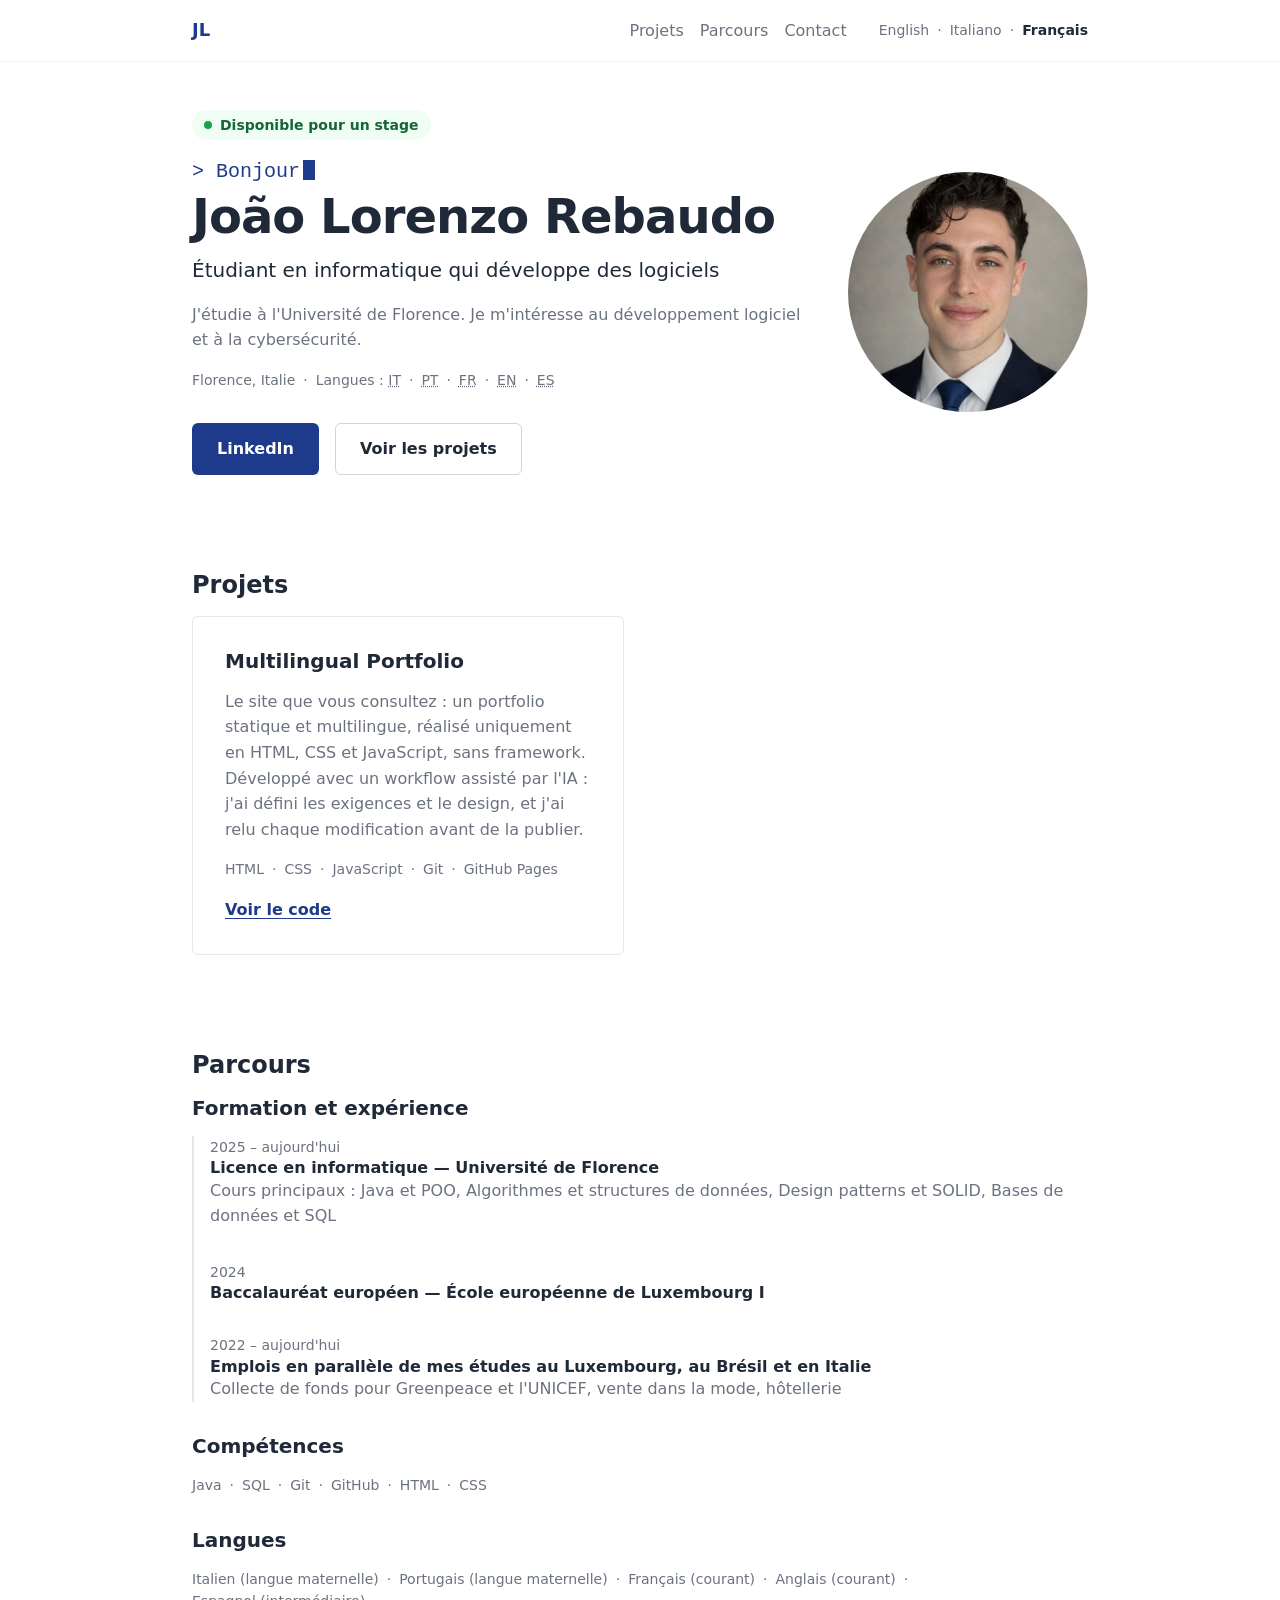
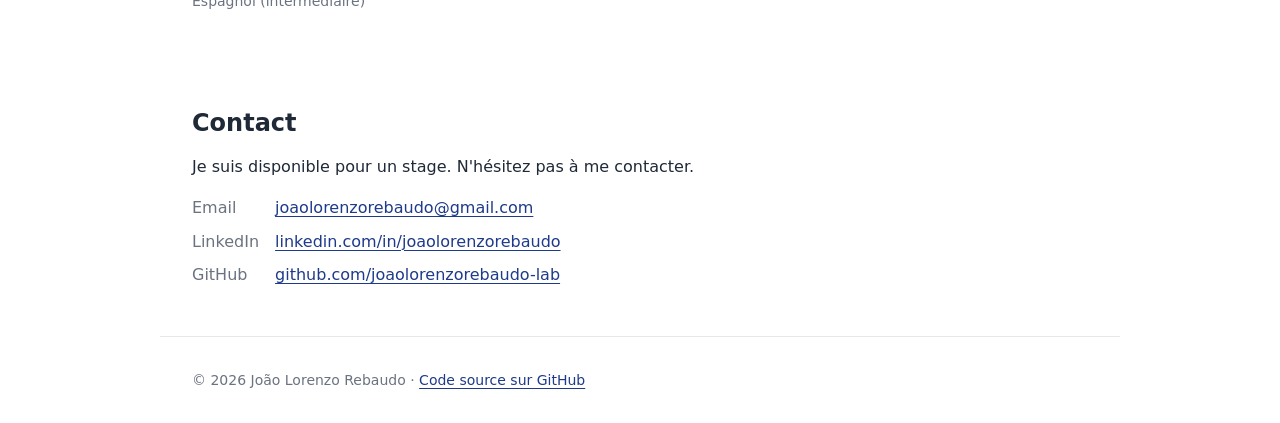
==== fr/index.html @ 57189c61 "feat: add French version" ====
<!DOCTYPE html>
<html lang="fr">
<head>
  <meta charset="utf-8">
  <meta name="viewport" content="width=device-width, initial-scale=1">
  <title>João Lorenzo Rebaudo — Étudiant en informatique</title>
  <meta name="description" content="Portfolio de João Lorenzo Rebaudo, étudiant en informatique à l'Université de Florence. Projets, parcours et contact.">
  <link rel="alternate" hreflang="en" href="https://joaolorenzorebaudo-lab.github.io/">
  <link rel="alternate" hreflang="it" href="https://joaolorenzorebaudo-lab.github.io/it/">
  <link rel="alternate" hreflang="fr" href="https://joaolorenzorebaudo-lab.github.io/fr/">
  <link rel="alternate" hreflang="x-default" href="https://joaolorenzorebaudo-lab.github.io/">
  <link rel="stylesheet" href="/css/style.css">
  <link rel="icon" href="/assets/img/favicon.svg" type="image/svg+xml">
  <link rel="apple-touch-icon" href="/assets/img/apple-touch-icon.png">
  <script src="/js/greeting.js" defer></script>
</head>
<body>
  <header>
    <div class="header-inner">
      <a class="monogram" href="#top" aria-label="JL, retour en haut">JL</a>
      <nav aria-label="Menu principal">
        <ul>
          <li><a href="#projects">Projets</a></li>
          <li><a href="#background">Parcours</a></li>
          <li><a href="#contact">Contact</a></li>
        </ul>
      </nav>
      <nav class="lang-switcher" aria-label="Langue">
        <ul>
          <li><a href="/" lang="en" hreflang="en">English</a></li>
          <li><a href="/it/" lang="it" hreflang="it">Italiano</a></li>
          <li><span aria-current="page">Français</span></li>
        </ul>
      </nav>
    </div>
  </header>

  <main>
    <section id="hero" class="hero">
      <img class="hero-photo" src="/assets/img/photo.jpg" alt="Portrait de João Lorenzo Rebaudo" width="756" height="1000">
      <div class="hero-text">
        <p class="status-badge">Disponible pour un stage</p>
        <p class="hero-greeting"><span aria-hidden="true">&gt; </span><span data-greeting>Bonjour</span><span class="hero-cursor" aria-hidden="true"></span></p>
        <h1>João Lorenzo Rebaudo</h1>
        <p class="hero-role">Étudiant en informatique qui développe des logiciels</p>
        <p class="hero-intro">J'étudie à l'Université de Florence. Je m'intéresse au développement logiciel et à la cybersécurité.</p>
        <ul class="tag-list">
          <li>Florence, Italie</li>
          <li>Langues&nbsp;:
            <ul class="hero-languages">
              <li><abbr title="Italien">IT</abbr></li>
              <li><abbr title="Portugais">PT</abbr></li>
              <li><abbr title="Français">FR</abbr></li>
              <li><abbr title="Anglais">EN</abbr></li>
              <li><abbr title="Espagnol">ES</abbr></li>
            </ul>
          </li>
        </ul>
        <div class="hero-actions">
          <a class="button" href="https://www.linkedin.com/in/joaolorenzorebaudo">LinkedIn</a>
          <a class="button button-secondary" href="#projects">Voir les projets</a>
        </div>
      </div>
    </section>

    <section id="projects">
      <h2>Projets</h2>
      <div class="project-list">
        <article class="project-card">
          <h3 lang="en">Multilingual Portfolio</h3>
          <p>Le site que vous consultez&nbsp;: un portfolio statique et multilingue, réalisé uniquement en HTML, CSS et JavaScript, sans framework. Développé avec un workflow assisté par l'IA&nbsp;: j'ai défini les exigences et le design, et j'ai relu chaque modification avant de la publier.</p>
          <ul class="tag-list">
            <li>HTML</li>
            <li>CSS</li>
            <li>JavaScript</li>
            <li>Git</li>
            <li>GitHub Pages</li>
          </ul>
          <a href="https://github.com/joaolorenzorebaudo-lab/joaolorenzorebaudo-lab.github.io" aria-label="Voir le code de Multilingual Portfolio">Voir le code</a>
        </article>
      </div>
    </section>

    <section id="background" class="background">
      <h2>Parcours</h2>

      <h3>Formation et expérience</h3>
      <ol class="timeline">
        <li>
          <p class="timeline-date"><time datetime="2025">2025</time> – aujourd'hui</p>
          <h4>Licence en informatique — Université de Florence</h4>
          <p>Cours principaux&nbsp;: Java et POO, Algorithmes et structures de données, Design patterns et SOLID, Bases de données et SQL</p>
        </li>
        <li>
          <p class="timeline-date"><time datetime="2024">2024</time></p>
          <h4>Baccalauréat européen — École européenne de Luxembourg I</h4>
        </li>
        <li>
          <p class="timeline-date"><time datetime="2022">2022</time> – aujourd'hui</p>
          <h4>Emplois en parallèle de mes études au Luxembourg, au Brésil et en Italie</h4>
          <p>Collecte de fonds pour Greenpeace et l'UNICEF, vente dans la mode, hôtellerie</p>
        </li>
      </ol>

      <h3>Compétences</h3>
      <ul class="tag-list">
        <li>Java</li>
        <li>SQL</li>
        <li>Git</li>
        <li>GitHub</li>
        <li>HTML</li>
        <li>CSS</li>
      </ul>

      <h3>Langues</h3>
      <ul class="tag-list">
        <li>Italien (langue maternelle)</li>
        <li>Portugais (langue maternelle)</li>
        <li>Français (courant)</li>
        <li>Anglais (courant)</li>
        <li>Espagnol (intermédiaire)</li>
      </ul>
    </section>

    <section id="contact" class="contact">
      <h2>Contact</h2>
      <p>Je suis disponible pour un stage. N'hésitez pas à me contacter.</p>
      <address>
        <dl class="contact-list">
          <dt>Email</dt>
          <dd><a href="mailto:joaolorenzorebaudo@gmail.com">joaolorenzorebaudo@gmail.com</a></dd>
          <dt>LinkedIn</dt>
          <dd><a href="https://www.linkedin.com/in/joaolorenzorebaudo">linkedin.com/in/joaolorenzorebaudo</a></dd>
          <dt>GitHub</dt>
          <dd><a href="https://github.com/joaolorenzorebaudo-lab">github.com/joaolorenzorebaudo-lab</a></dd>
        </dl>
      </address>
    </section>
  </main>

  <footer>
    <p>© 2026 João Lorenzo Rebaudo <span aria-hidden="true">·</span> <a href="https://github.com/joaolorenzorebaudo-lab/joaolorenzorebaudo-lab.github.io">Code source sur GitHub</a></p>
  </footer>
</body>
</html>
---- css/style.css ----
:root {
  --color-bg: #FFFFFF;
  --color-text: #1F2937;
  --color-text-muted: #6B7280;
  --color-border: #E5E7EB;
  --color-border-subtle: #F3F4F6;
  --color-border-strong: #D1D5DB;
  --color-accent: #1E3A8A;
  --color-success-text: #166534;
  --color-success-bg: #F0FDF4;
  --color-success-dot: #16A34A;

  --shadow-card: 0 4px 12px rgb(31 41 55 / 0.08);

  --font-base: system-ui, -apple-system, "Segoe UI", Roboto, sans-serif;
  --font-mono: ui-monospace, SFMono-Regular, Menlo, Consolas, monospace;

  --space-s: 0.5rem;
  --space-m: 1rem;
  --space-l: 2rem;
  --space-xl: 3rem;

  --content-width: 60rem;
}

/* Reset */
*,
*::before,
*::after {
  box-sizing: border-box;
}

body,
h1,
h2,
h3,
h4,
p,
ul,
ol,
dl,
dd,
figure {
  margin: 0;
}

img {
  display: block;
  max-width: 100%;
  height: auto;
}

/* Typography */
html {
  -webkit-text-size-adjust: 100%;
}

body {
  background-color: var(--color-bg);
  color: var(--color-text);
  font-family: var(--font-base);
  font-size: 1rem;
  line-height: 1.6;
}

h1,
h2,
h3,
h4 {
  line-height: 1.2;
}

h1 {
  font-size: 2.25rem;
  letter-spacing: -0.02em;
  text-wrap: balance;
}

h2 {
  font-size: 1.5rem;
  margin-bottom: var(--space-m);
  text-wrap: balance;
}

a {
  color: var(--color-accent);
  text-decoration-thickness: 1px;
  text-underline-offset: 0.2em;
}

a:focus-visible {
  outline: 2px solid var(--color-accent);
  outline-offset: 2px;
}

/* Layout: mobile first */
.header-inner,
main > section,
footer {
  max-width: var(--content-width);
  margin-inline: auto;
  padding-inline: var(--space-m);
}

header {
  border-bottom: 1px solid var(--color-border-subtle);
}

/* flex-end + auto margin on the monogram: when the language switcher wraps, it sits on the right */
.header-inner {
  display: flex;
  flex-wrap: wrap;
  align-items: center;
  justify-content: flex-end;
  gap: var(--space-s) var(--space-l);
  padding-block: var(--space-m);
}

header nav ul {
  display: flex;
  flex-wrap: wrap;
  gap: var(--space-m);
  padding: 0;
  list-style: none;
}

header nav a {
  color: var(--color-text-muted);
  text-decoration: none;
}

header nav a:hover,
header nav a:focus-visible {
  color: var(--color-accent);
}

.monogram {
  margin-right: auto;
  color: var(--color-accent);
  font-size: 1.125rem;
  font-weight: 700;
  text-decoration: none;
}

.lang-switcher {
  font-size: 0.875rem;
}

.lang-switcher ul {
  gap: 0;
}

.lang-switcher li:not(:last-child)::after {
  content: "·";
  content: "·" / "";
  margin-inline: var(--space-s);
  color: var(--color-text-muted);
}

.lang-switcher [aria-current] {
  color: var(--color-text);
  font-weight: 600;
}

main > section {
  padding-block: var(--space-l);
}

footer {
  padding-block: var(--space-l);
  border-top: 1px solid var(--color-border);
  color: var(--color-text-muted);
  font-size: 0.875rem;
}

/* Wider screens (768px and up) */
@media (min-width: 48rem) {
  .header-inner,
  main > section,
  footer {
    padding-inline: var(--space-l);
  }

  main > section {
    padding-block: var(--space-xl);
  }

  h1 {
    font-size: 3rem;
  }
}

/* Hero */
.hero {
  display: flex;
  flex-direction: column;
  gap: var(--space-l);
}

.hero-photo {
  width: 10rem;
  height: 10rem;
  object-fit: cover;
  border-radius: 50%;
  flex-shrink: 0;
}

.status-badge {
  display: flex;
  align-items: center;
  gap: var(--space-s);
  width: fit-content;
  margin-bottom: var(--space-m);
  padding: 0.25rem 0.75rem;
  border-radius: 999px;
  background-color: var(--color-success-bg);
  color: var(--color-success-text);
  font-size: 0.875rem;
  font-weight: 600;
}

.status-badge::before {
  content: "";
  width: 0.5rem;
  height: 0.5rem;
  border-radius: 50%;
  background-color: var(--color-success-dot);
}

.hero-greeting {
  font-family: var(--font-mono);
  font-size: 1.25rem;
  color: var(--color-accent);
}

.hero-cursor {
  display: inline-block;
  width: 0.6em;
  height: 1em;
  margin-left: 0.15em;
  vertical-align: -0.15em;
  background-color: var(--color-accent);
}

[data-greeting] {
  transition: opacity 0.3s ease;
}

[data-greeting].is-hidden {
  opacity: 0;
}

.hero-role {
  margin-top: var(--space-s);
  font-size: 1.25rem;
  font-weight: 400;
  text-wrap: balance;
}

.hero-intro {
  max-width: 40rem;
  margin-top: var(--space-m);
  color: var(--color-text-muted);
}

.tag-list {
  display: flex;
  flex-wrap: wrap;
  padding: 0;
  list-style: none;
  color: var(--color-text-muted);
  font-size: 0.875rem;
}

.tag-list li:not(:last-child)::after {
  content: "·";
  content: "·" / "";
  margin-inline: var(--space-s);
}

.hero .tag-list {
  margin-top: var(--space-m);
}

.hero-languages {
  display: inline-flex;
  flex-wrap: wrap;
  padding: 0;
  list-style: none;
}

.button {
  display: inline-block;
  padding: 0.75rem 1.5rem;
  border: 1px solid transparent;
  border-radius: 0.375rem;
  background-color: var(--color-accent);
  color: var(--color-bg);
  font-weight: 600;
  text-decoration: none;
}

.button:hover {
  text-decoration: underline;
}

.hero-actions {
  display: flex;
  flex-wrap: wrap;
  gap: var(--space-m);
  margin-top: var(--space-l);
}

.button-secondary {
  border-color: var(--color-border-strong);
  background-color: var(--color-bg);
  color: var(--color-text);
}

@media (min-width: 48rem) {
  .hero {
    flex-direction: row-reverse;
    align-items: center;
    justify-content: space-between;
  }

  .hero-photo {
    width: 15rem;
    height: 15rem;
  }
}

/* Projects */
.project-list {
  display: grid;
  grid-template-columns: repeat(auto-fill, minmax(min(100%, 18rem), 1fr));
  gap: var(--space-l);
}

.project-card {
  display: flex;
  flex-direction: column;
  gap: var(--space-m);
  padding: var(--space-l);
  border: 1px solid var(--color-border);
  border-radius: 0.375rem;
}

.project-card h3 {
  font-size: 1.25rem;
}

.project-card p {
  color: var(--color-text-muted);
}

.project-card a {
  margin-top: auto;
  font-weight: 600;
}

@media (hover: hover) {
  .project-card:hover {
    border-color: var(--color-border-strong);
    box-shadow: var(--shadow-card);
  }
}

/* Background */
.background > h3 {
  margin-top: var(--space-l);
  margin-bottom: var(--space-m);
  font-size: 1.25rem;
}

.background > h2 + h3 {
  margin-top: 0;
}

.timeline {
  padding-left: var(--space-m);
  border-left: 2px solid var(--color-border);
  list-style: none;
}

.timeline li + li {
  margin-top: var(--space-l);
}

.timeline h4 {
  font-size: 1rem;
}

.timeline p {
  color: var(--color-text-muted);
}

.timeline-date {
  font-size: 0.875rem;
}

/* Contact */
.contact address {
  margin-top: var(--space-m);
  font-style: normal;
}

.contact-list {
  display: grid;
  grid-template-columns: auto 1fr;
  gap: var(--space-s) var(--space-m);
}

.contact-list dt {
  color: var(--color-text-muted);
}

.contact-list dd {
  overflow-wrap: anywhere;
}
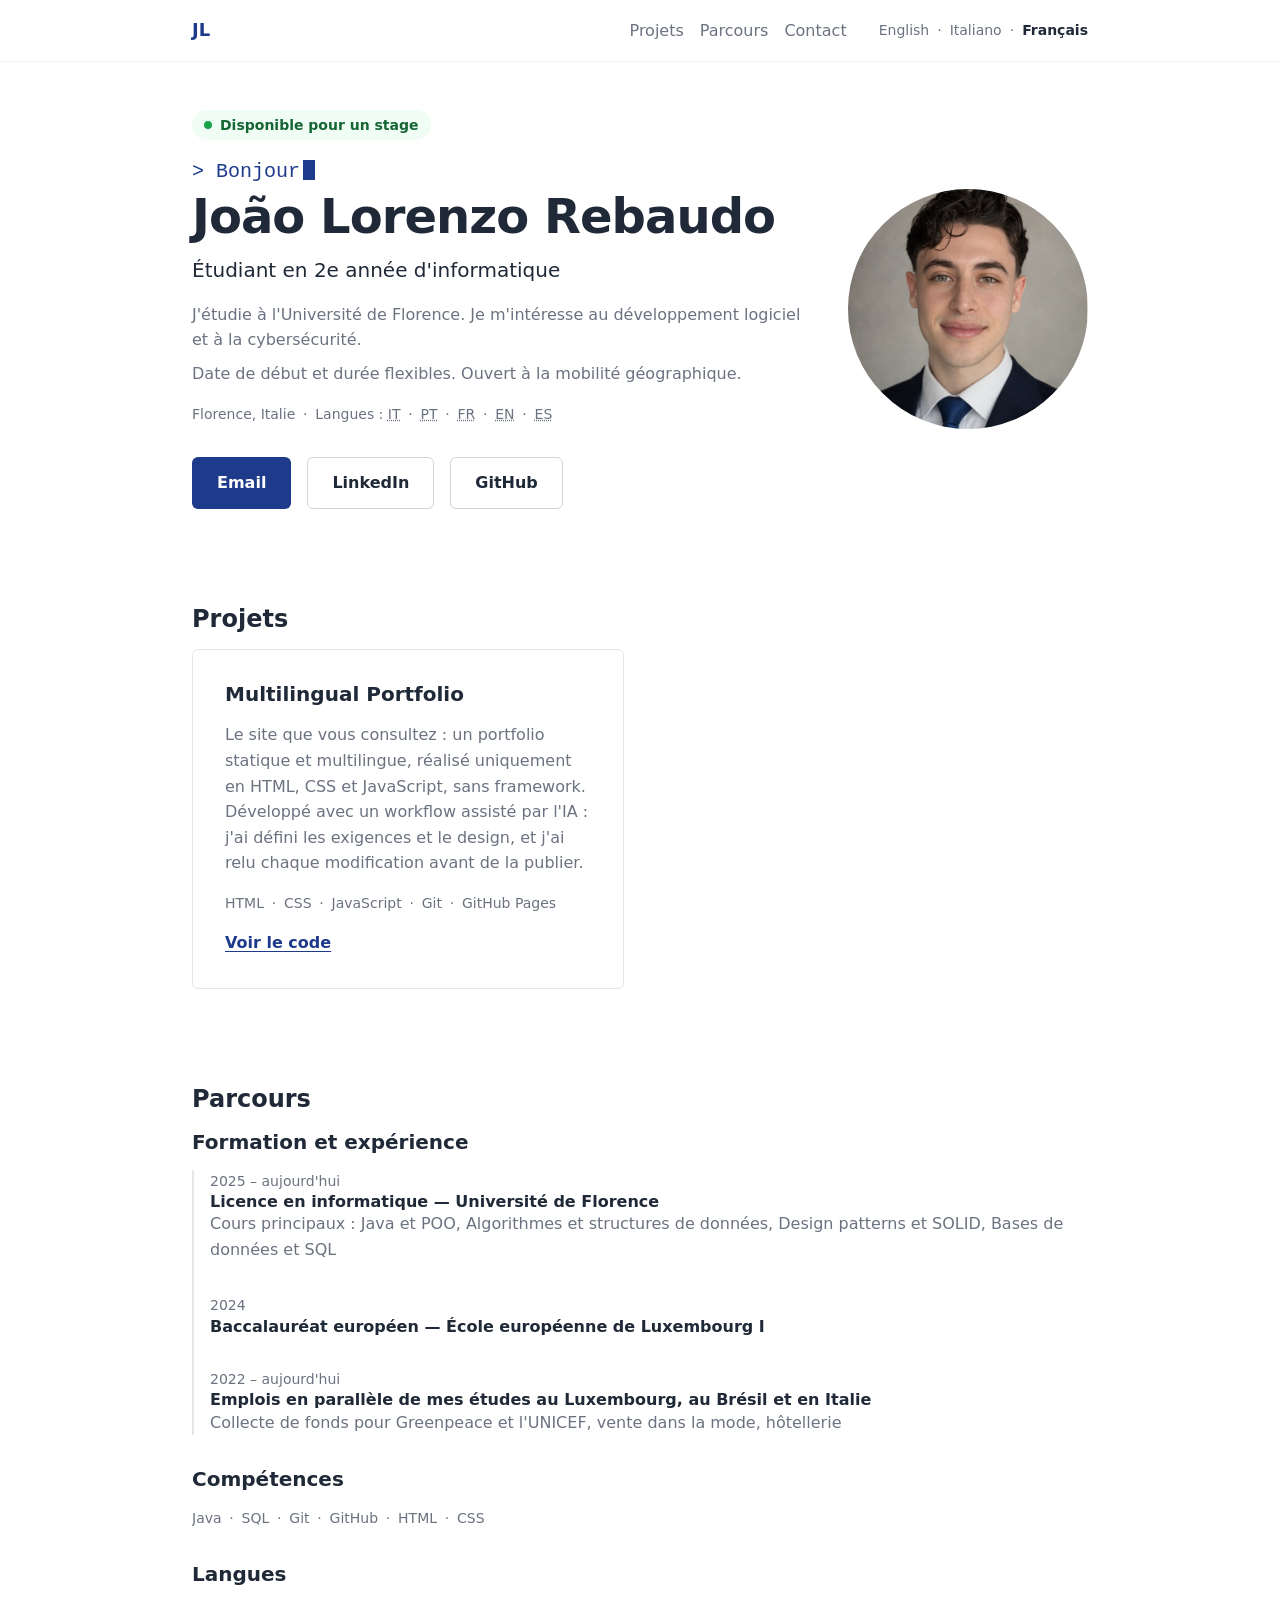
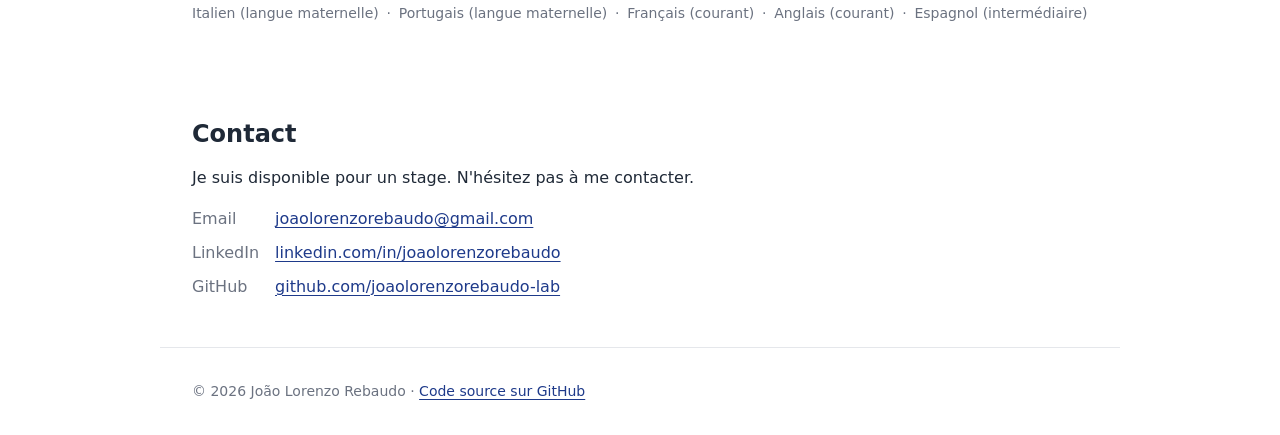
==== commit 0448857c: "feat: show study year, availability and contact links in hero" ====
--- a/fr/index.html
+++ b/fr/index.html
@@ -42,8 +42,9 @@
         <p class="status-badge">Disponible pour un stage</p>
         <p class="hero-greeting"><span aria-hidden="true">&gt; </span><span data-greeting>Bonjour</span><span class="hero-cursor" aria-hidden="true"></span></p>
         <h1>João Lorenzo Rebaudo</h1>
-        <p class="hero-role">Étudiant en informatique qui développe des logiciels</p>
+        <p class="hero-role">Étudiant en 2e année d'informatique</p>
         <p class="hero-intro">J'étudie à l'Université de Florence. Je m'intéresse au développement logiciel et à la cybersécurité.</p>
+        <p class="hero-availability">Date de début et durée flexibles. Ouvert à la mobilité géographique.</p>
         <ul class="tag-list">
           <li>Florence, Italie</li>
           <li>Langues&nbsp;:
@@ -57,8 +58,9 @@
           </li>
         </ul>
         <div class="hero-actions">
-          <a class="button" href="https://www.linkedin.com/in/joaolorenzorebaudo">LinkedIn</a>
-          <a class="button button-secondary" href="#projects">Voir les projets</a>
+          <a class="button" href="mailto:joaolorenzorebaudo@gmail.com">Email</a>
+          <a class="button button-secondary" href="https://www.linkedin.com/in/joaolorenzorebaudo">LinkedIn</a>
+          <a class="button button-secondary" href="https://github.com/joaolorenzorebaudo-lab">GitHub</a>
         </div>
       </div>
     </section>
--- a/css/style.css
+++ b/css/style.css
@@ -257,25 +257,38 @@
   text-wrap: balance;
 }
 
-.hero-intro {
+.hero-intro,
+.hero-availability {
   max-width: 40rem;
   margin-top: var(--space-m);
   color: var(--color-text-muted);
 }
 
+.hero-availability {
+  margin-top: var(--space-s);
+}
+
+/* Each separator sits before its item, so it wraps with it; the one that
+   starts a line falls into the clipped strip on the left */
 .tag-list {
+  --separator-width: 1.25rem;
   display: flex;
   flex-wrap: wrap;
+  margin-left: calc(-1 * var(--separator-width));
   padding: 0;
   list-style: none;
   color: var(--color-text-muted);
   font-size: 0.875rem;
-}
-
-.tag-list li:not(:last-child)::after {
+  clip-path: inset(0 0 0 var(--separator-width));
+}
+
+.tag-list > li::before,
+.hero-languages li + li::before {
   content: "·";
   content: "·" / "";
-  margin-inline: var(--space-s);
+  display: inline-block;
+  width: var(--separator-width);
+  text-align: center;
 }
 
 .hero .tag-list {
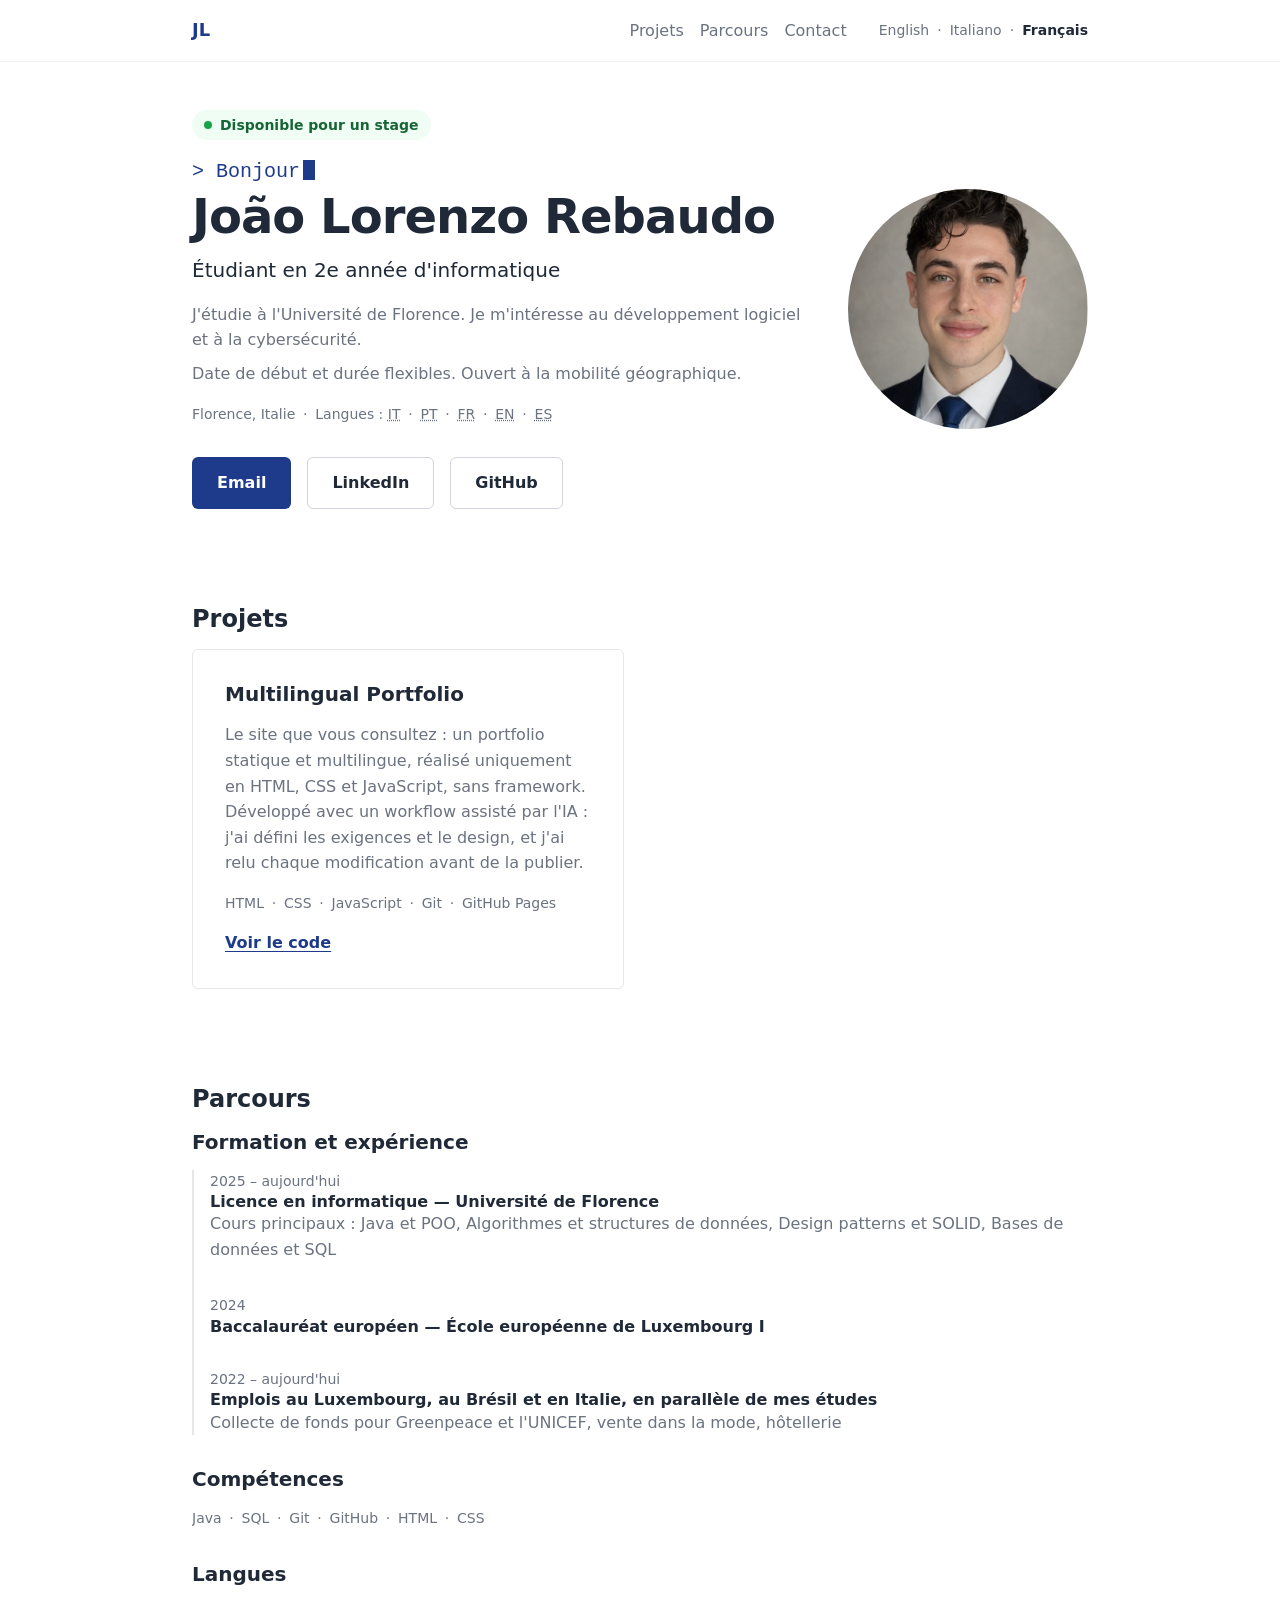
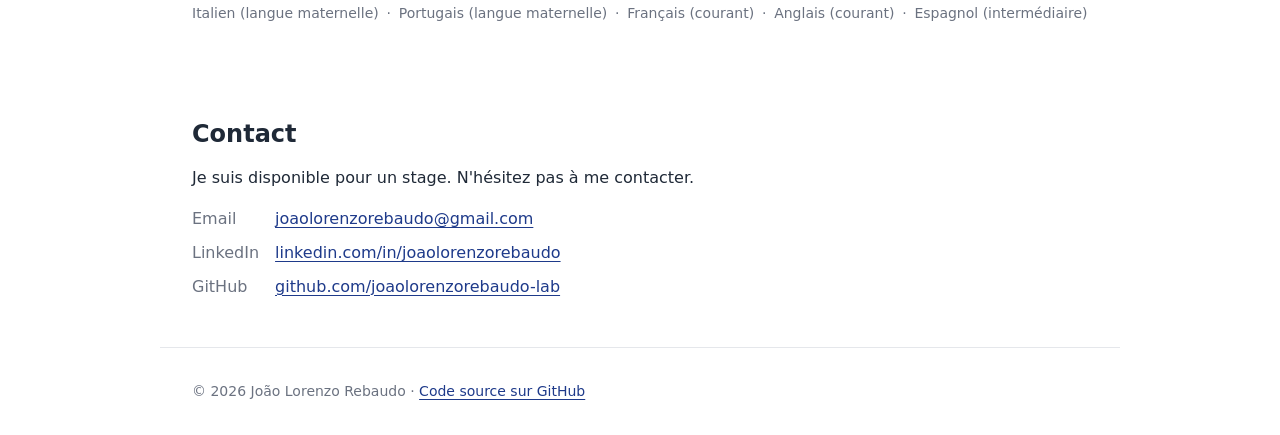
==== commit d978d85e: "fix: improve wording in all languages" ====
--- a/fr/index.html
+++ b/fr/index.html
@@ -99,7 +99,7 @@
         </li>
         <li>
           <p class="timeline-date"><time datetime="2022">2022</time> – aujourd'hui</p>
-          <h4>Emplois en parallèle de mes études au Luxembourg, au Brésil et en Italie</h4>
+          <h4>Emplois au Luxembourg, au Brésil et en Italie, en parallèle de mes études</h4>
           <p>Collecte de fonds pour Greenpeace et l'UNICEF, vente dans la mode, hôtellerie</p>
         </li>
       </ol>
